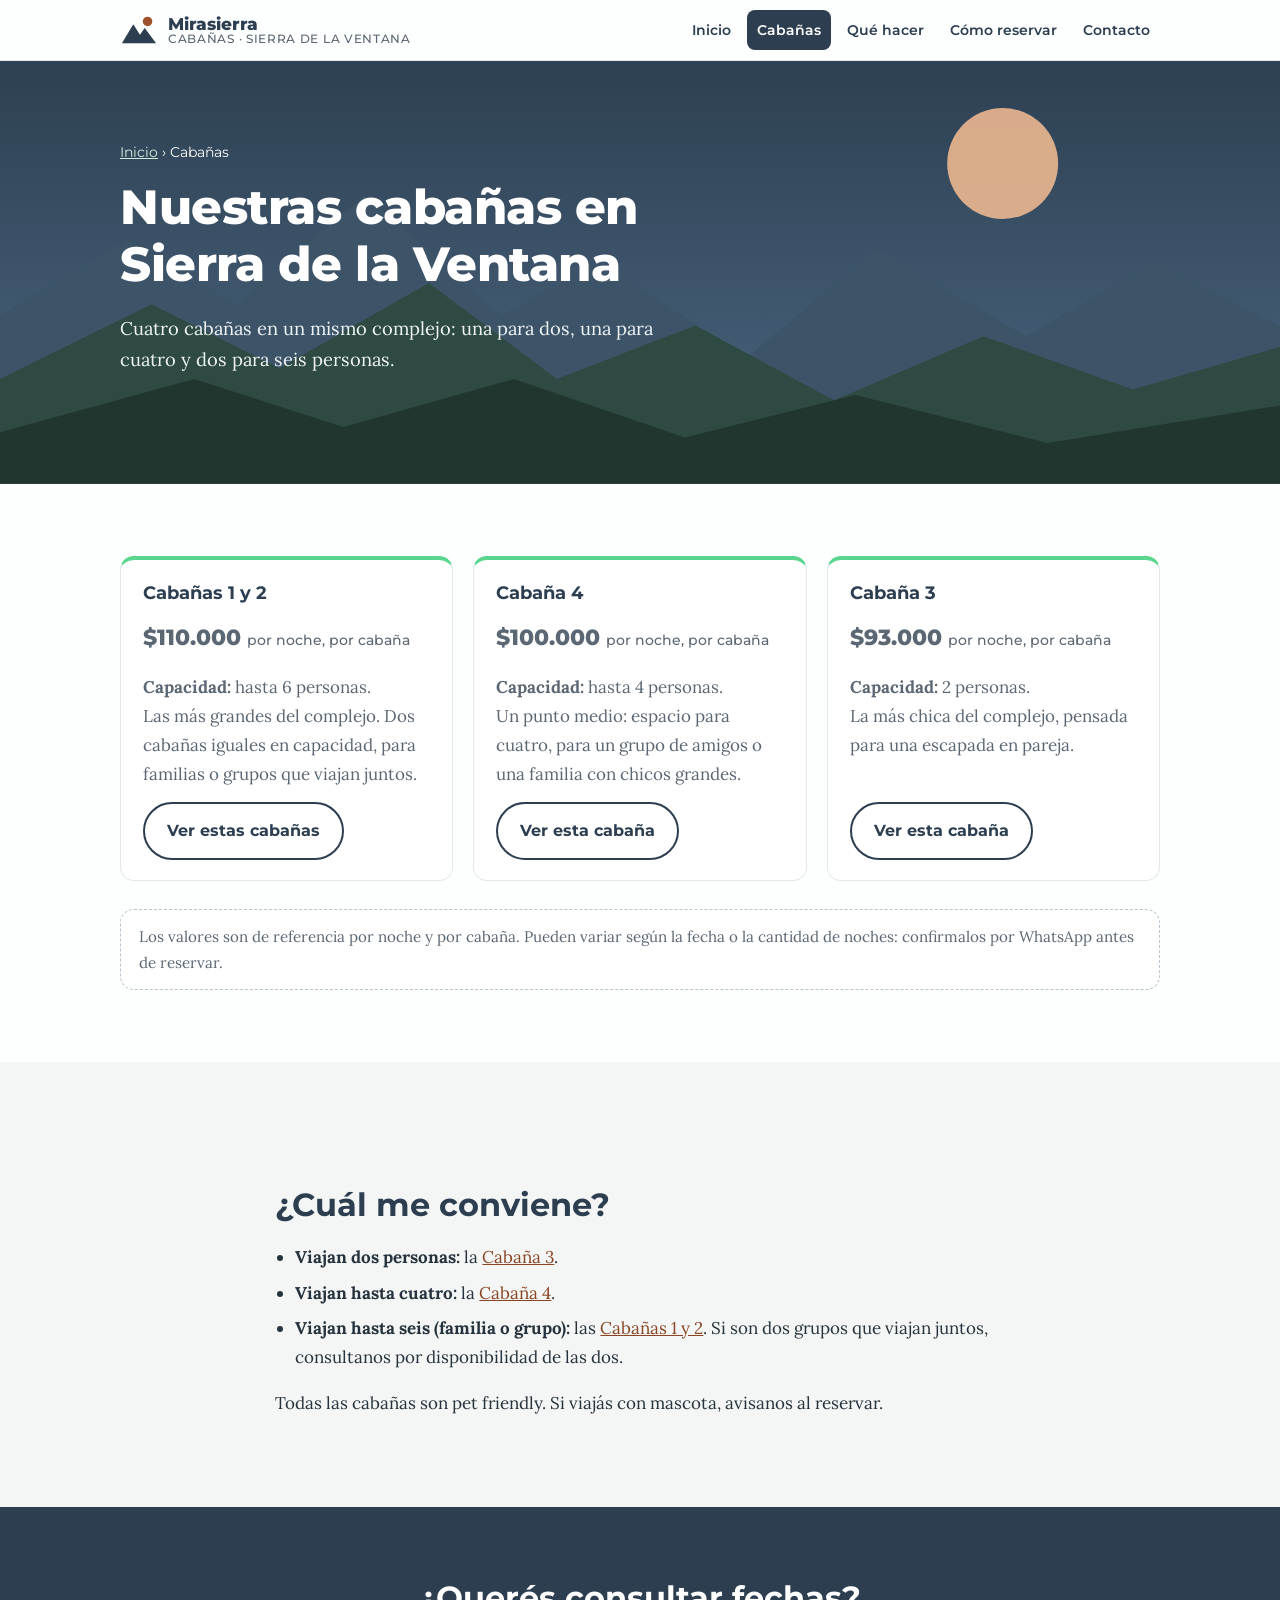
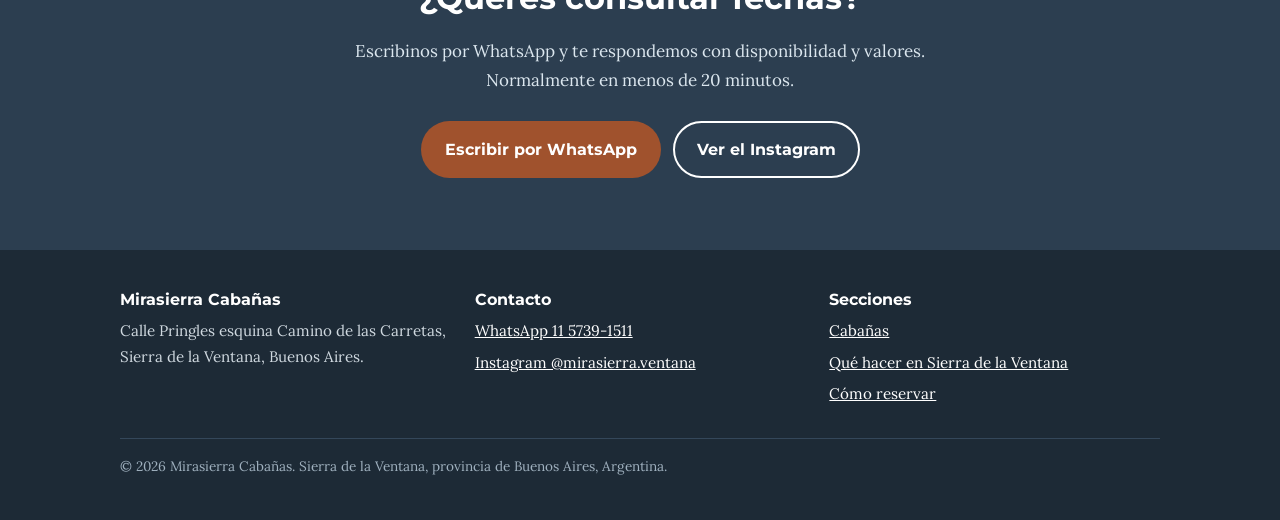
==== cabanas/index.html @ 7d34f32e "Add files via upload" ====
<!doctype html>
<html lang="es-AR">
<head>
<meta charset="utf-8">
<meta name="viewport" content="width=device-width,initial-scale=1">
<title>Nuestras cabañas en Sierra de la Ventana | Mirasierra</title>
<meta name="description" content="Cabañas para 2, 4 y 6 personas en Sierra de la Ventana. Mirá capacidades, valores de referencia y elegí la que mejor te quede.">
<link rel="canonical" href="https://erikfosterar-arch.github.io/cabanas/">
<link rel="icon" href="/favicon.svg" type="image/svg+xml">
<meta name="theme-color" content="#2C3E50">
<meta property="og:type" content="website">
<meta property="og:locale" content="es_AR">
<meta property="og:site_name" content="Mirasierra Cabañas">
<meta property="og:title" content="Nuestras cabañas en Sierra de la Ventana | Mirasierra">
<meta property="og:description" content="Cabañas para 2, 4 y 6 personas en Sierra de la Ventana. Mirá capacidades, valores de referencia y elegí la que mejor te quede.">
<meta property="og:url" content="https://erikfosterar-arch.github.io/cabanas/">
<link rel="preconnect" href="https://fonts.googleapis.com">
<link rel="preconnect" href="https://fonts.gstatic.com" crossorigin>
<link rel="stylesheet" href="https://fonts.googleapis.com/css2?family=Lora:wght@400;600&family=Montserrat:wght@500;600;700;800&display=swap">
<link rel="stylesheet" href="/css/style.css">
<script type="application/ld+json">{"@context":"https://schema.org","@type":"BreadcrumbList","itemListElement":[{"@type":"ListItem","position":1,"name":"Inicio","item":"https://erikfosterar-arch.github.io/"},{"@type":"ListItem","position":2,"name":"Cabañas","item":"https://erikfosterar-arch.github.io/cabanas/"}]}</script>

</head>
<body>
<a class="skip" href="#contenido">Ir al contenido</a>
<header class="site-head">
  <div class="head-in">
    <a class="brand" href="/"><svg class="mark" viewBox="0 0 40 40" aria-hidden="true" focusable="false"><circle cx="29" cy="11" r="5" fill="#A0522D"/><polygon points="2,34 14,14 21,25 26,18 38,34" fill="#2C3E50"/></svg><span>Mirasierra<small>Cabañas · Sierra de la Ventana</small></span></a>
    <nav class="nav" aria-label="Principal"><a href="/">Inicio</a><a href="/cabanas/" aria-current="page">Cabañas</a><a href="/que-hacer-en-sierra-de-la-ventana/">Qué hacer</a><a href="/como-reservar/">Cómo reservar</a><a href="/contacto/">Contacto</a></nav>
  </div>
</header>
<main id="contenido">
<div class="hero small">
  <svg class="hero-art" viewBox="0 0 1200 420" preserveAspectRatio="xMidYMax slice" aria-hidden="true" focusable="false">
<defs><linearGradient id="sky" x1="0" y1="0" x2="0" y2="1"><stop offset="0" stop-color="#2C3E50"/><stop offset="1" stop-color="#4b6680"/></linearGradient></defs>
<rect width="1200" height="420" fill="url(#sky)"/>
<circle cx="940" cy="120" r="52" fill="#E8B58F" opacity=".92"/>
<polygon points="0,420 0,262 120,192 222,252 342,150 470,262 562,212 700,302 822,200 962,282 1082,212 1200,272 1200,420" fill="#3d5468"/>
<polygon points="0,420 0,322 142,252 262,312 402,232 522,322 652,272 782,342 922,282 1062,332 1200,292 1200,420" fill="#2f4a42"/>
<polygon points="0,420 0,372 182,322 322,367 482,322 642,377 802,337 982,382 1200,347 1200,420" fill="#21362f"/>
</svg>
  <div class="hero-in">
    <div class="crumbs"><a href="/">Inicio</a> › <span>Cabañas</span></div>
    
    <h1>Nuestras cabañas en Sierra de la Ventana</h1>
    <p>Cuatro cabañas en un mismo complejo: una para dos, una para cuatro y dos para seis personas.</p>
    
  </div>
</div>
<section>
  <div class="wrap">
    <div class="grid">
      <article class="card">
  <h3>Cabañas 1 y 2</h3>
  <p class="price">$110.000 <small>por noche, por cabaña</small></p>
  <p><strong>Capacidad:</strong> hasta 6 personas.<br>Las más grandes del complejo. Dos cabañas iguales en capacidad, para familias o grupos que viajan juntos.</p>
  <a class="btn btn-line" href="/cabanas/cabanas-1-y-2/">Ver estas cabañas</a>
</article>
      <article class="card">
  <h3>Cabaña 4</h3>
  <p class="price">$100.000 <small>por noche, por cabaña</small></p>
  <p><strong>Capacidad:</strong> hasta 4 personas.<br>Un punto medio: espacio para cuatro, para un grupo de amigos o una familia con chicos grandes.</p>
  <a class="btn btn-line" href="/cabanas/cabana-4/">Ver esta cabaña</a>
</article>
      <article class="card">
  <h3>Cabaña 3</h3>
  <p class="price">$93.000 <small>por noche, por cabaña</small></p>
  <p><strong>Capacidad:</strong> 2 personas.<br>La más chica del complejo, pensada para una escapada en pareja.</p>
  <a class="btn btn-line" href="/cabanas/cabana-3/">Ver esta cabaña</a>
</article>
    </div>
    <div class="note" style="margin-top:28px">Los valores son de referencia por noche y por cabaña. Pueden variar según la fecha o la cantidad de noches: confirmalos por WhatsApp antes de reservar.</div>
  </div>
</section>
<section class="alt">
  <div class="wrap prose">
    <h2>¿Cuál me conviene?</h2>
    <ul>
      <li><strong>Viajan dos personas:</strong> la <a href="/cabanas/cabana-3/">Cabaña 3</a>.</li>
      <li><strong>Viajan hasta cuatro:</strong> la <a href="/cabanas/cabana-4/">Cabaña 4</a>.</li>
      <li><strong>Viajan hasta seis (familia o grupo):</strong> las <a href="/cabanas/cabanas-1-y-2/">Cabañas 1 y 2</a>. Si son dos grupos que viajan juntos, consultanos por disponibilidad de las dos.</li>
    </ul>
    <p>Todas las cabañas son pet friendly. Si viajás con mascota, avisanos al reservar.</p>
  </div>
</section>
<section class="band">
  <div class="wrap">
    <h2>¿Querés consultar fechas?</h2>
    <p>Escribinos por WhatsApp y te respondemos con disponibilidad y valores. Normalmente en menos de 20 minutos.</p>
    <div class="actions"><a class="btn btn-wa" href="https://wa.me/5491157391511?text=Hola%21%20Quer%C3%ADa%20consultar%20disponibilidad%20en%20las%20caba%C3%B1as.">Escribir por WhatsApp</a><a class="btn btn-ghost" href="https://www.instagram.com/mirasierra.ventana/" rel="noopener">Ver el Instagram</a></div>
  </div>
</section>
</main>
<footer class="site-foot">
  <div class="wrap">
    <div class="foot-grid">
      <div>
        <h2>Mirasierra Cabañas</h2>
        <p>Calle Pringles esquina Camino de las Carretas, Sierra de la Ventana, Buenos Aires.</p>
      </div>
      <div>
        <h2>Contacto</h2>
        <ul>
          <li><a href="https://wa.me/5491157391511?text=Hola%21%20Quer%C3%ADa%20consultar%20disponibilidad%20en%20las%20caba%C3%B1as.">WhatsApp 11 5739-1511</a></li>
          <li><a href="https://www.instagram.com/mirasierra.ventana/" rel="noopener">Instagram @mirasierra.ventana</a></li>
        </ul>
      </div>
      <div>
        <h2>Secciones</h2>
        <ul>
          <li><a href="/cabanas/">Cabañas</a></li>
          <li><a href="/que-hacer-en-sierra-de-la-ventana/">Qué hacer en Sierra de la Ventana</a></li>
          <li><a href="/como-reservar/">Cómo reservar</a></li>
        </ul>
      </div>
    </div>
    <p class="copy">© 2026 Mirasierra Cabañas. Sierra de la Ventana, provincia de Buenos Aires, Argentina.</p>
  </div>
</footer>
</body>
</html>
---- css/style.css ----
:root{
  --azul:#2C3E50; --tierra:#A0522D; --tierra-osc:#8a4524; --blanco:#FDFEFE; --pino:#58D68D;
  --texto:#26323d; --suave:#5b6773; --linea:#e3e8ec; --fondo2:#f3f6f4;
  --radio:14px; --ancho:1080px;
}
*{box-sizing:border-box}
html{scroll-behavior:smooth}
body{margin:0;background:var(--blanco);color:var(--texto);font-family:'Lora',Georgia,'Times New Roman',serif;font-size:1.0625rem;line-height:1.7;-webkit-text-size-adjust:100%}
h1,h2,h3,.nav a,.btn,.kicker,.brand{font-family:'Montserrat','Segoe UI',Arial,sans-serif}
h1,h2,h3{color:var(--azul);line-height:1.2;margin:0 0 .6em}
h1{font-size:clamp(1.9rem,5vw,3rem);font-weight:800;letter-spacing:-.01em}
h2{font-size:clamp(1.45rem,3.2vw,2rem);font-weight:700;margin-top:0}
h3{font-size:1.15rem;font-weight:700}
p{margin:0 0 1em}
a{color:var(--tierra-osc)}
a:hover{color:var(--azul)}
:focus-visible{outline:3px solid var(--azul);outline-offset:3px;border-radius:4px}
.wrap{max-width:var(--ancho);margin:0 auto;padding:0 20px}
.skip{position:absolute;left:-999px;top:0;background:var(--azul);color:#fff;padding:10px 14px;z-index:20}
.skip:focus{left:8px;top:8px}

/* Cabecera */
.site-head{position:sticky;top:0;z-index:10;background:rgba(253,254,254,.96);backdrop-filter:saturate(1.2) blur(6px);border-bottom:1px solid var(--linea)}
.head-in{display:flex;align-items:center;justify-content:space-between;gap:12px 24px;flex-wrap:wrap;padding:10px 20px;max-width:var(--ancho);margin:0 auto}
.brand{display:flex;align-items:center;gap:10px;text-decoration:none;color:var(--azul);font-weight:800;line-height:1.1}
.brand small{display:block;font-weight:500;font-size:.72rem;letter-spacing:.06em;text-transform:uppercase;color:var(--suave)}
.mark{width:38px;height:38px;flex:none}
.nav{display:flex;flex-wrap:wrap;gap:2px 6px}
.nav a{display:inline-block;text-decoration:none;color:var(--azul);font-weight:600;font-size:.9rem;padding:8px 10px;border-radius:8px}
.nav a:hover{background:var(--fondo2)}
.nav a[aria-current="page"]{background:var(--azul);color:#fff}

/* Hero */
.hero{position:relative;color:#fff;overflow:hidden;background:var(--azul)}
.hero-art{position:absolute;inset:0;width:100%;height:100%}
.hero-in{position:relative;padding:clamp(56px,11vw,120px) 20px clamp(64px,12vw,130px);max-width:var(--ancho);margin:0 auto}
.hero h1{color:#fff;max-width:18ch;margin-bottom:.4em}
.hero p{max-width:52ch;font-size:1.15rem;color:#eef3f6}
.hero.small .hero-in{padding:clamp(40px,8vw,80px) 20px clamp(44px,9vw,90px)}
.kicker{display:inline-block;font-size:.78rem;font-weight:700;letter-spacing:.12em;text-transform:uppercase;color:#cfeedd;margin-bottom:14px}

/* Botones */
.btn{display:inline-block;text-decoration:none;font-weight:700;font-size:1rem;padding:13px 22px;border-radius:999px;border:2px solid transparent;transition:background .15s,color .15s}
.btn-wa{background:var(--tierra);color:#fff}
.btn-wa:hover{background:var(--tierra-osc);color:#fff}
.btn-ghost{border-color:#fff;color:#fff}
.btn-ghost:hover{background:#fff;color:var(--azul)}
.btn-line{border-color:var(--azul);color:var(--azul)}
.btn-line:hover{background:var(--azul);color:#fff}
.actions{display:flex;flex-wrap:wrap;gap:12px;margin-top:26px}

/* Secciones */
section{padding:clamp(40px,7vw,72px) 0}
section.alt{background:var(--fondo2)}
.lead{font-size:1.15rem;color:var(--suave);max-width:62ch}
.grid{display:grid;gap:20px;grid-template-columns:repeat(auto-fit,minmax(250px,1fr))}
.grid.g4{grid-template-columns:repeat(auto-fit,minmax(215px,1fr))}
.card{background:#fff;border:1px solid var(--linea);border-top:4px solid var(--pino);border-radius:var(--radio);padding:22px 22px 20px;display:flex;flex-direction:column}
.card p{color:var(--suave);margin-bottom:.8em}
.card .btn{margin-top:auto;align-self:flex-start}
.price{font-family:'Montserrat',Arial,sans-serif;font-weight:800;color:var(--azul);font-size:1.35rem;margin:.2em 0 .6em}
.price small{font-weight:500;font-size:.85rem;color:var(--suave)}
.facts{list-style:none;padding:0;margin:0 0 1.2em;display:grid;gap:10px}
.facts li{padding:12px 16px;border:1px solid var(--linea);border-left:4px solid var(--pino);border-radius:10px;background:#fff}
.facts strong{font-family:'Montserrat',Arial,sans-serif;color:var(--azul)}
.prose{max-width:70ch}
.prose h2{margin-top:1.6em}
.prose ul{padding-left:1.2em}
.prose li{margin-bottom:.4em}
.note{background:#fff;border:1px dashed #b9c4cc;border-radius:var(--radio);padding:14px 18px;color:var(--suave);font-size:.95rem}
details{border:1px solid var(--linea);border-radius:12px;padding:0 18px;margin-bottom:12px;background:#fff}
summary{cursor:pointer;font-family:'Montserrat',Arial,sans-serif;font-weight:700;color:var(--azul);padding:16px 0;list-style:none}
summary::-webkit-details-marker{display:none}
summary::after{content:"+";float:right;font-size:1.3rem;line-height:1}
details[open] summary::after{content:"\2212"}
details p{color:var(--suave)}
.crumbs{font-family:'Montserrat',Arial,sans-serif;font-size:.85rem;margin-bottom:14px}
.crumbs a{color:#cfeedd}
.crumbs span{color:#fff}
.band{background:var(--azul);color:#fff;text-align:center}
.band h2{color:#fff}
.band p{color:#dbe6ee;max-width:56ch;margin:0 auto 1.2em}
.band .actions{justify-content:center}

/* Pie */
.site-foot{background:#1d2a36;color:#cfd8df;padding:40px 0 28px;font-size:.95rem}
.site-foot a{color:#fff}
.foot-grid{display:grid;gap:24px;grid-template-columns:repeat(auto-fit,minmax(220px,1fr))}
.site-foot h2{color:#fff;font-size:1rem;margin-bottom:.6em}
.site-foot ul{list-style:none;margin:0;padding:0}
.site-foot li{margin-bottom:.35em}
.copy{border-top:1px solid #34475a;margin-top:26px;padding-top:16px;font-size:.85rem;color:#9fb0be}

@media (max-width:560px){
  .head-in{padding:8px 14px}
  .nav a{padding:7px 9px;font-size:.86rem}
  body{font-size:1rem}
}
@media (prefers-reduced-motion:reduce){html{scroll-behavior:auto}.btn{transition:none}}
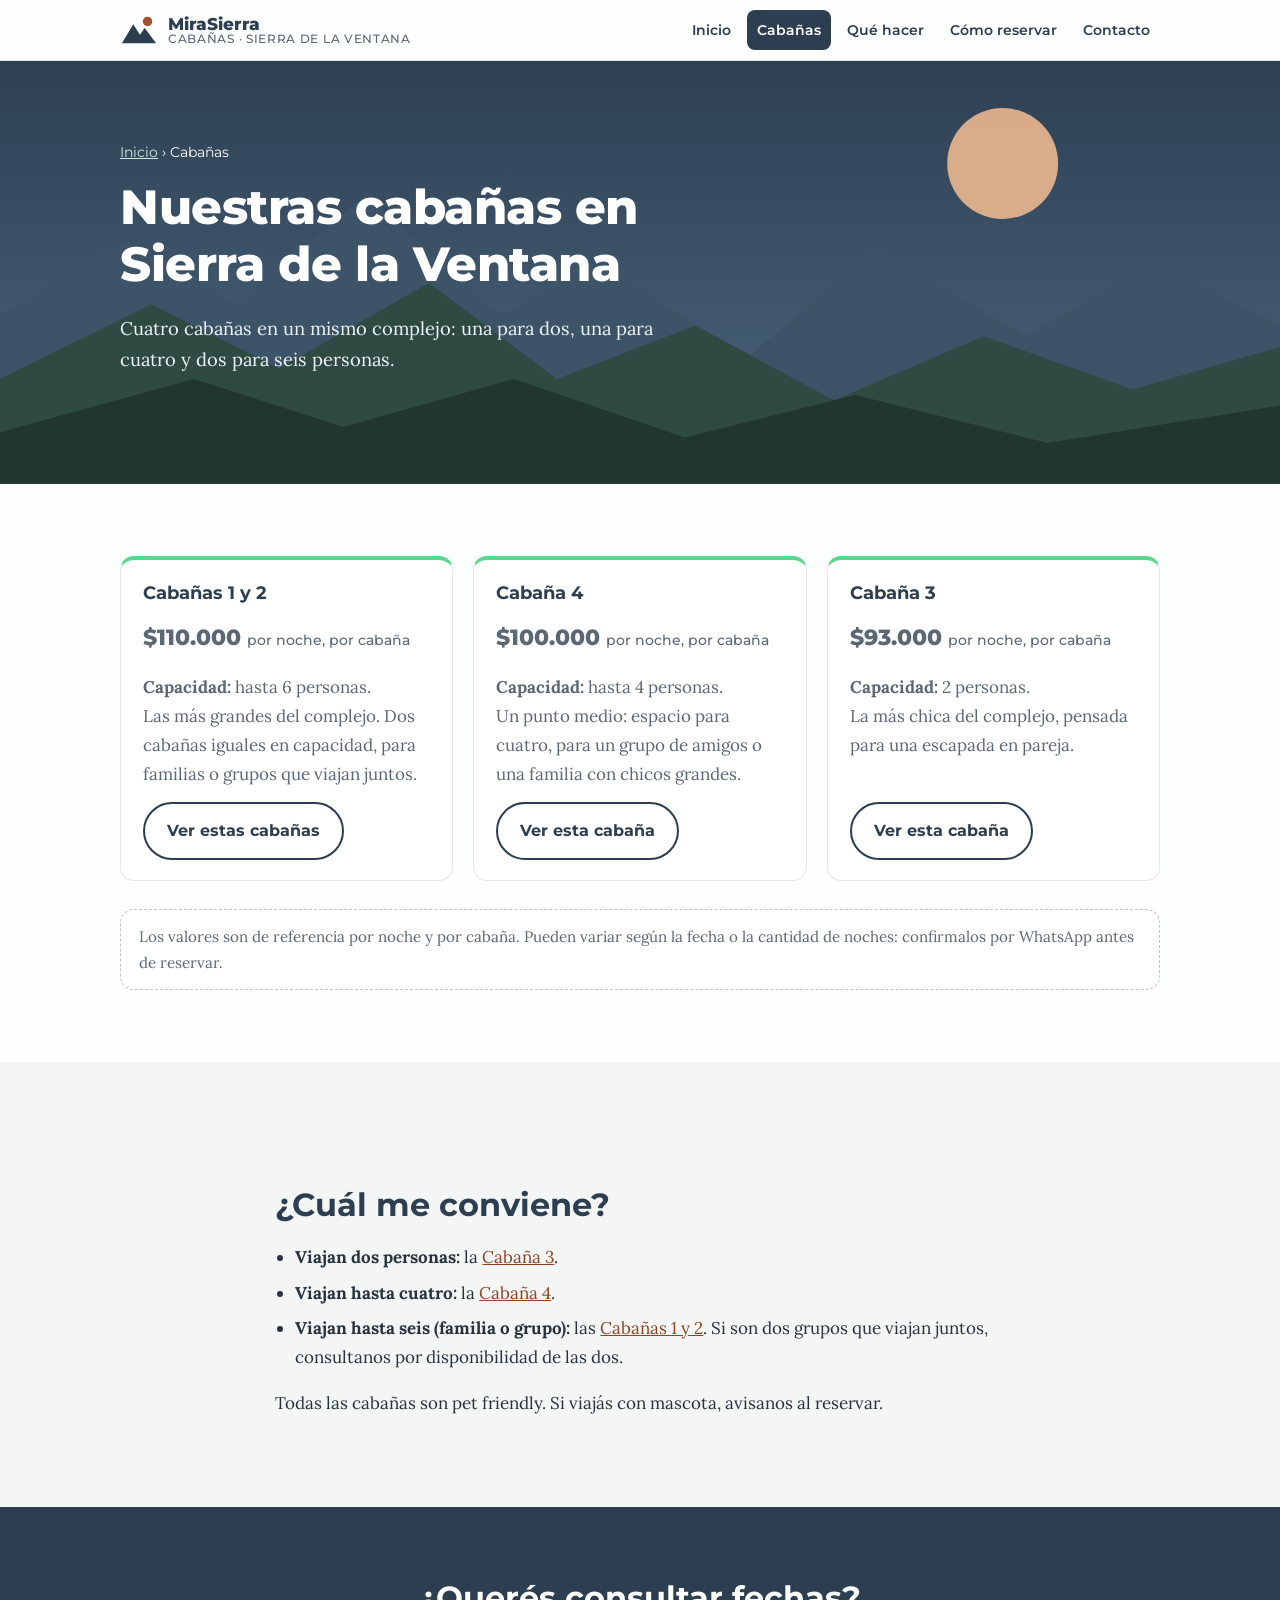
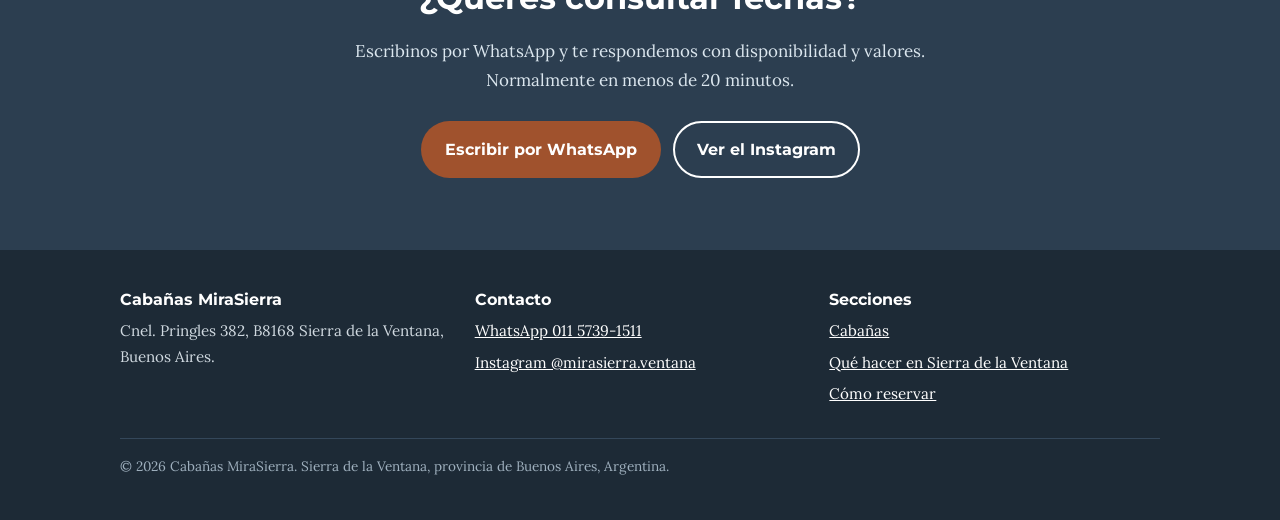
==== commit bbc3ab53: "Add files via upload" ====
--- a/cabanas/index.html
+++ b/cabanas/index.html
@@ -3,15 +3,15 @@
 <head>
 <meta charset="utf-8">
 <meta name="viewport" content="width=device-width,initial-scale=1">
-<title>Nuestras cabañas en Sierra de la Ventana | Mirasierra</title>
+<title>Nuestras cabañas en Sierra de la Ventana | MiraSierra</title>
 <meta name="description" content="Cabañas para 2, 4 y 6 personas en Sierra de la Ventana. Mirá capacidades, valores de referencia y elegí la que mejor te quede.">
 <link rel="canonical" href="https://erikfosterar-arch.github.io/cabanas/">
 <link rel="icon" href="/favicon.svg" type="image/svg+xml">
 <meta name="theme-color" content="#2C3E50">
 <meta property="og:type" content="website">
 <meta property="og:locale" content="es_AR">
-<meta property="og:site_name" content="Mirasierra Cabañas">
-<meta property="og:title" content="Nuestras cabañas en Sierra de la Ventana | Mirasierra">
+<meta property="og:site_name" content="Cabañas MiraSierra">
+<meta property="og:title" content="Nuestras cabañas en Sierra de la Ventana | MiraSierra">
 <meta property="og:description" content="Cabañas para 2, 4 y 6 personas en Sierra de la Ventana. Mirá capacidades, valores de referencia y elegí la que mejor te quede.">
 <meta property="og:url" content="https://erikfosterar-arch.github.io/cabanas/">
 <link rel="preconnect" href="https://fonts.googleapis.com">
@@ -25,7 +25,7 @@
 <a class="skip" href="#contenido">Ir al contenido</a>
 <header class="site-head">
   <div class="head-in">
-    <a class="brand" href="/"><svg class="mark" viewBox="0 0 40 40" aria-hidden="true" focusable="false"><circle cx="29" cy="11" r="5" fill="#A0522D"/><polygon points="2,34 14,14 21,25 26,18 38,34" fill="#2C3E50"/></svg><span>Mirasierra<small>Cabañas · Sierra de la Ventana</small></span></a>
+    <a class="brand" href="/"><svg class="mark" viewBox="0 0 40 40" aria-hidden="true" focusable="false"><circle cx="29" cy="11" r="5" fill="#A0522D"/><polygon points="2,34 14,14 21,25 26,18 38,34" fill="#2C3E50"/></svg><span>MiraSierra<small>Cabañas · Sierra de la Ventana</small></span></a>
     <nav class="nav" aria-label="Principal"><a href="/">Inicio</a><a href="/cabanas/" aria-current="page">Cabañas</a><a href="/que-hacer-en-sierra-de-la-ventana/">Qué hacer</a><a href="/como-reservar/">Cómo reservar</a><a href="/contacto/">Contacto</a></nav>
   </div>
 </header>
@@ -95,13 +95,13 @@
   <div class="wrap">
     <div class="foot-grid">
       <div>
-        <h2>Mirasierra Cabañas</h2>
-        <p>Calle Pringles esquina Camino de las Carretas, Sierra de la Ventana, Buenos Aires.</p>
+        <h2>Cabañas MiraSierra</h2>
+        <p>Cnel. Pringles 382, B8168 Sierra de la Ventana, Buenos Aires.</p>
       </div>
       <div>
         <h2>Contacto</h2>
         <ul>
-          <li><a href="https://wa.me/5491157391511?text=Hola%21%20Quer%C3%ADa%20consultar%20disponibilidad%20en%20las%20caba%C3%B1as.">WhatsApp 11 5739-1511</a></li>
+          <li><a href="https://wa.me/5491157391511?text=Hola%21%20Quer%C3%ADa%20consultar%20disponibilidad%20en%20las%20caba%C3%B1as.">WhatsApp 011 5739-1511</a></li>
           <li><a href="https://www.instagram.com/mirasierra.ventana/" rel="noopener">Instagram @mirasierra.ventana</a></li>
         </ul>
       </div>
@@ -114,7 +114,7 @@
         </ul>
       </div>
     </div>
-    <p class="copy">© 2026 Mirasierra Cabañas. Sierra de la Ventana, provincia de Buenos Aires, Argentina.</p>
+    <p class="copy">© 2026 Cabañas MiraSierra. Sierra de la Ventana, provincia de Buenos Aires, Argentina.</p>
   </div>
 </footer>
 </body>
